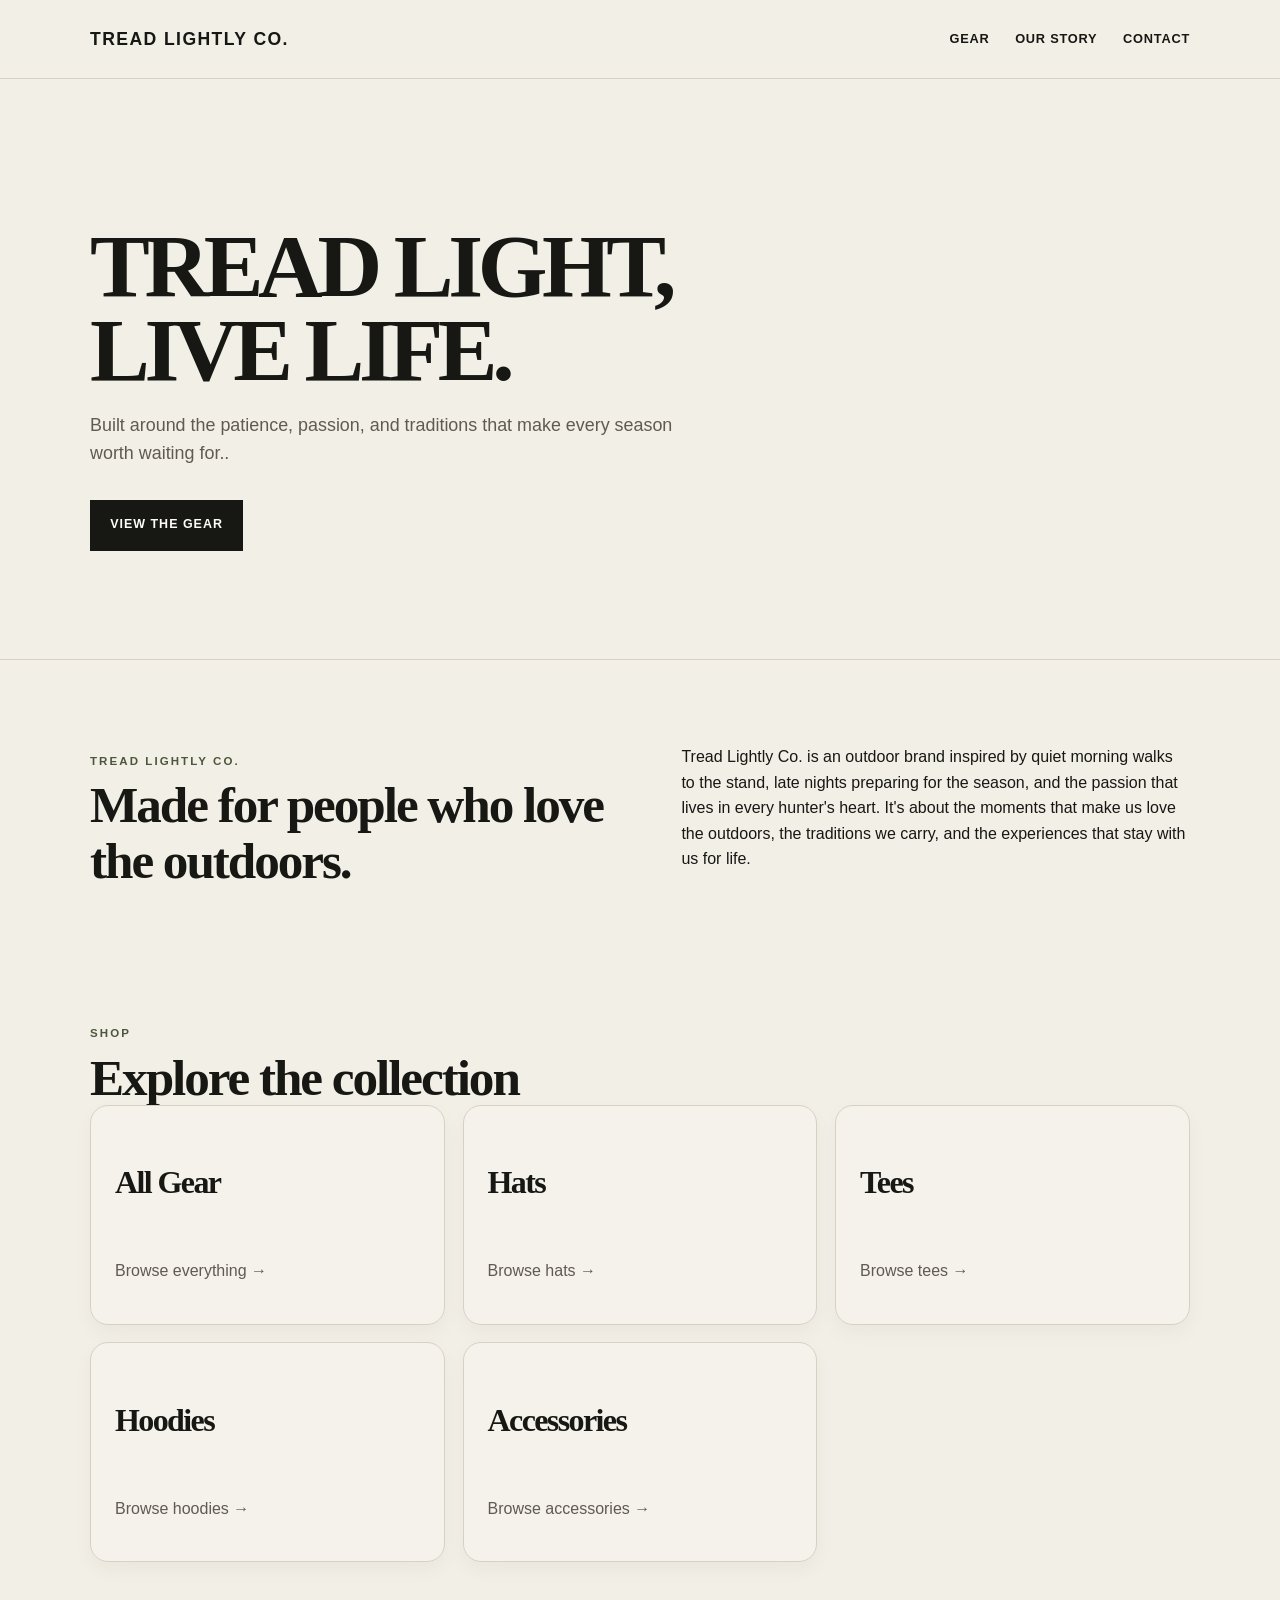
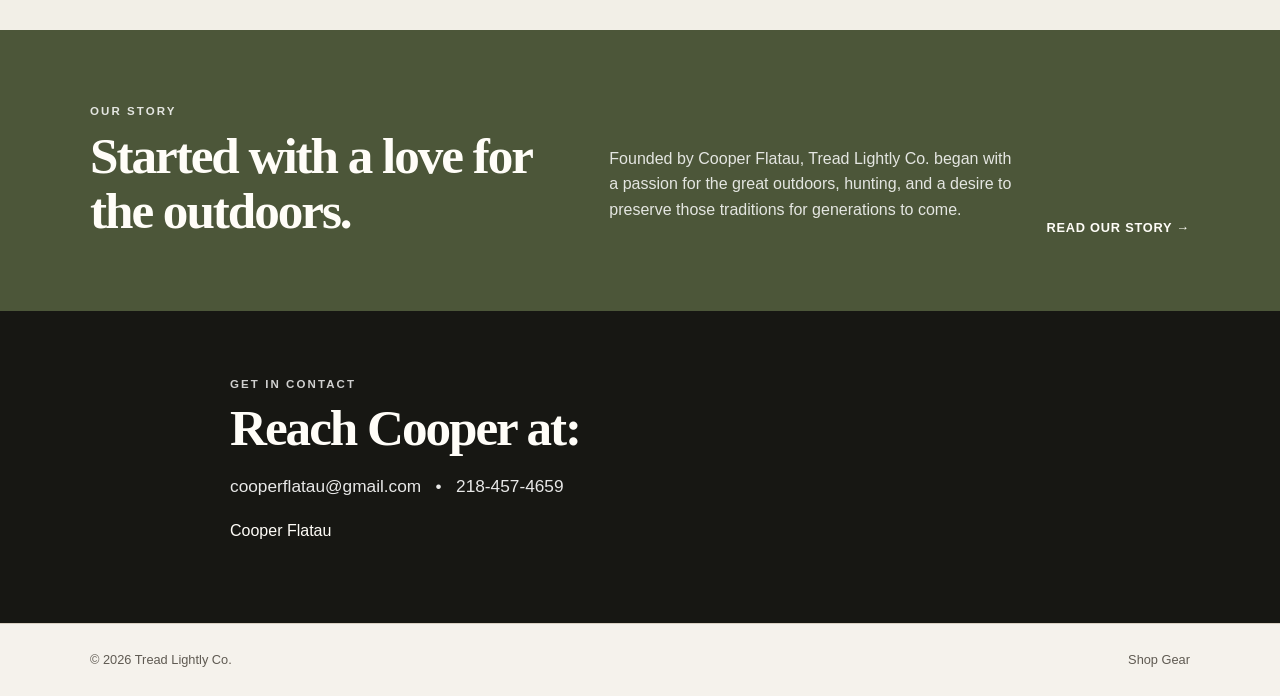
==== index.html @ 8f7929b3 "Update the homepage lead copy to the revised season-focused tagline." ====
<!doctype html>
<html lang="en">
  <head>
    <meta charset="UTF-8" />
    <meta name="viewport" content="width=device-width, initial-scale=1.0" />
    <meta name="description" content="Tread Lightly Co. outdoor apparel and accessories inspired by the outdoors, hunting, and conservation." />
    <title>Tread Lightly Co.</title>
    <link rel="stylesheet" href="style.css" />
  </head>
  <body>
    <header class="site-header">
      <div class="container nav-wrap">
        <a class="brand" href="index.html">TREAD LIGHTLY CO.</a>
        <button class="menu-button" aria-label="Open navigation menu" aria-expanded="false">MENU</button>
        <nav class="nav-links" aria-label="Main navigation">
          <a href="gear.html">Gear</a>
          <a href="story.html">Our Story</a>
          <a href="#contact">Contact</a>
        </nav>
      </div>
    </header>

    <main>
      <section class="hero">
        <div class="container hero-inner">
          <div>
            <h1>Tread light,<br />live life.</h1>
            <p class="lead">
              Built around the patience, passion, and traditions that make every season worth waiting for..
            </p>
            <div class="button-row">
              <a class="btn btn-dark" href="gear.html">View the Gear</a>
            </div>
          </div>
        </div>
      </section>

      <section class="intro section">
        <div class="container two-col">
          <div>
            <p class="eyebrow">Tread Lightly Co.</p>
            <h2>Made for people who love the outdoors.</h2>
          </div>
          <p>
            Tread Lightly Co. is an outdoor brand inspired by quiet morning walks to the stand, late nights preparing for the season, and the passion that lives in every hunter's heart. It's about the moments that make us love the outdoors, the traditions we carry, and the experiences that stay with us for life.
          </p>
        </div>
      </section>

      <section class="section categories-section">
        <div class="container">
          <div class="section-head">
            <div>
              <p class="eyebrow">Shop</p>
              <h2>Explore the collection</h2>
            </div>
          </div>

          <div class="card-grid category-grid">
            <a class="shop-card" href="all-gear.html">
              <h3>All Gear</h3>
              <p>Browse everything →</p>
            </a>
            <a class="shop-card" href="hats.html">
              <h3>Hats</h3>
              <p>Browse hats →</p>
            </a>
            <a class="shop-card" href="tees.html">
              <h3>Tees</h3>
              <p>Browse tees →</p>
            </a>
            <a class="shop-card" href="hoodies.html">
              <h3>Hoodies</h3>
              <p>Browse hoodies →</p>
            </a>
            <a class="shop-card" href="accessories.html">
              <h3>Accessories</h3>
              <p>Browse accessories →</p>
            </a>
          </div>
        </div>
      </section>

      <section class="story-teaser">
        <div class="container story-teaser-inner">
          <div>
            <p class="eyebrow">Our Story</p>
            <h2>Started with a love for the outdoors.</h2>
          </div>
          <p>
            Founded by Cooper Flatau, Tread Lightly Co. began with a passion for the great outdoors, hunting, and a desire to preserve
            those traditions for generations to come.
          </p>
          <a class="text-link" href="story.html">Read our story →</a>
        </div>
      </section>

      <section id="contact" class="contact-section">
        <div class="container contact-inner">
          <p class="eyebrow light">Get in contact</p>
          <h2>Reach Cooper at:</h2>
          <p class="contact-line">cooperflatau@gmail.com &nbsp; • &nbsp; 218-457-4659</p>
          <p>Cooper Flatau</p>
        </div>
      </section>
    </main>

    <footer class="site-footer">
      <div class="container footer-inner">
        <span>© <span id="year"></span> Tread Lightly Co.</span>
        <a href="gear.html">Shop Gear</a>
      </div>
    </footer>

    <script src="script.js"></script>
  </body>
</html>
---- style.css ----
* {
  box-sizing: border-box;
}

:root {
  --paper: #f2efe7;
  --ink: #171713;
  --olive: #4c5639;
  --sage: #8fa082;
  --tan: #c8b18b;
  --rust: #8d5139;
  --line: #d8d0c3;
  --muted: #5f5a52;
  --white: #fffdf8;
}

html {
  scroll-behavior: smooth;
}

body {
  margin: 0;
  background: var(--paper);
  color: var(--ink);
  font-family: Arial, Helvetica, sans-serif;
  line-height: 1.6;
}

a {
  color: inherit;
  text-decoration: none;
}

img {
  max-width: 100%;
  display: block;
}

button {
  font: inherit;
}

.container {
  width: min(1100px, 92%);
  margin: 0 auto;
}

.site-header {
  position: sticky;
  top: 0;
  z-index: 20;
  background: rgba(242, 239, 231, 0.97);
  backdrop-filter: blur(6px);
  border-bottom: 1px solid var(--line);
}

.nav-wrap {
  min-height: 78px;
  display: flex;
  align-items: center;
  justify-content: space-between;
  gap: 1.5rem;
}

.brand {
  font-size: 1.1rem;
  font-weight: 900;
  letter-spacing: 0.08em;
}

.nav-links {
  display: flex;
  align-items: center;
  gap: 1.6rem;
  font-size: 0.8rem;
  font-weight: 700;
  letter-spacing: 0.06em;
  text-transform: uppercase;
}

.nav-links a:hover,
.nav-links a:focus-visible {
  color: var(--rust);
}

.menu-button {
  display: none;
  background: transparent;
  border: 1px solid var(--line);
  padding: 0.6rem 0.9rem;
  font-weight: 800;
  letter-spacing: 0.08em;
  cursor: pointer;
}

.hero,
.page-hero {
  padding: 6rem 0 4rem;
  border-bottom: 1px solid var(--line);
}

.hero-inner {
  min-height: 420px;
  display: flex;
  align-items: center;
}

.hero h1,
.page-hero h1 {
  margin: 0.3rem 0 1rem;
  font-family: Georgia, "Times New Roman", serif;
  font-size: clamp(3.3rem, 7vw, 7rem);
  line-height: 0.94;
  letter-spacing: -0.06em;
  text-transform: uppercase;
}

.page-hero h1 {
  font-size: clamp(2.8rem, 6vw, 5.5rem);
}

.eyebrow {
  margin: 0;
  color: var(--olive);
  font-size: 0.72rem;
  font-weight: 800;
  letter-spacing: 0.18em;
  text-transform: uppercase;
}

.eyebrow.light {
  color: rgba(255, 255, 255, 0.8);
}

.lead,
.page-copy,
.story-copy p,
.product-copy p,
.story-teaser p,
.contact-line,
.footer-inner,
.shop-card p {
  color: var(--muted);
}

.lead {
  max-width: 620px;
  font-size: 1.12rem;
}

.button-row {
  display: flex;
  flex-wrap: wrap;
  gap: 1rem;
  margin-top: 2rem;
}

.btn {
  display: inline-flex;
  align-items: center;
  justify-content: center;
  border: 1px solid var(--ink);
  padding: 0.9rem 1.2rem;
  font-weight: 800;
  letter-spacing: 0.08em;
  text-transform: uppercase;
  font-size: 0.78rem;
  transition: transform 0.15s ease, border-color 0.15s ease;
}

.btn:hover,
.btn:focus-visible {
  transform: translateY(-1px);
}

.btn-dark {
  background: var(--ink);
  color: var(--white);
}

.btn-light {
  background: transparent;
  color: var(--ink);
}

.section {
  padding: 4.25rem 0;
}

.two-col {
  display: grid;
  grid-template-columns: 1.1fr 1fr;
  gap: 2rem;
  align-items: end;
}

h2 {
  margin: 0.45rem 0 0;
  font-family: Georgia, "Times New Roman", serif;
  font-size: clamp(2rem, 4vw, 3.2rem);
  line-height: 1.08;
  letter-spacing: -0.04em;
}

h3 {
  margin: 0 0 0.5rem;
  font-size: 1.35rem;
  line-height: 1.1;
}

.card-grid {
  display: grid;
  grid-template-columns: repeat(3, minmax(0, 1fr));
  gap: 1.1rem;
}

.shop-card,
.product-card {
  display: flex;
  flex-direction: column;
  justify-content: space-between;
  min-height: 220px;
  padding: 1.5rem;
  background: rgba(255, 255, 255, 0.2);
  border: 1px solid var(--line);
  border-radius: 18px;
  transition: border-color 0.15s ease, transform 0.15s ease, box-shadow 0.15s ease;
  box-shadow: 0 8px 20px rgba(23, 23, 19, 0.04);
}

.shop-card:hover,
.shop-card:focus-visible,
.product-card:hover,
.product-card:focus-visible {
  border-color: var(--ink);
  transform: translateY(-2px);
  box-shadow: 0 12px 26px rgba(23, 23, 19, 0.08);
}

.card-number {
  color: var(--muted);
  font-size: 0.72rem;
  font-weight: 800;
  letter-spacing: 0.12em;
  text-transform: uppercase;
}

.shop-card h3 {
  margin-top: 2.2rem;
  font-family: Georgia, "Times New Roman", serif;
  font-size: clamp(1.9rem, 2.5vw, 2.4rem);
  letter-spacing: -0.05em;
}

.story-teaser {
  background: var(--olive);
  color: var(--white);
  padding: 4.5rem 0;
}

.story-teaser-inner {
  display: grid;
  grid-template-columns: 1.2fr 1fr auto;
  align-items: end;
  gap: 1.6rem;
}

.story-teaser p,
.story-teaser .eyebrow {
  color: rgba(255, 255, 255, 0.85);
}

.text-link {
  font-weight: 800;
  letter-spacing: 0.06em;
  text-transform: uppercase;
  font-size: 0.8rem;
}

.contact-section {
  background: var(--ink);
  color: var(--white);
  padding: 4rem 0;
}

.contact-inner {
  max-width: 820px;
}

.contact-line {
  color: rgba(255, 255, 255, 0.9);
  font-size: 1.08rem;
}

.site-footer {
  border-top: 1px solid var(--line);
  background: rgba(255, 255, 255, 0.2);
}

.footer-inner {
  display: flex;
  justify-content: space-between;
  gap: 1rem;
  min-height: 72px;
  align-items: center;
  color: var(--muted);
  font-size: 0.8rem;
}

.product-grid {
  grid-template-columns: repeat(3, minmax(0, 1fr));
}

.product-card {
  min-height: 380px;
}

.placeholder,
.product-placeholder {
  min-height: 220px;
  display: grid;
  place-items: center;
  border: 1px dashed #90897c;
  background: rgba(255, 255, 255, 0.15);
  color: #746f67;
  font-size: 0.7rem;
  letter-spacing: 0.12em;
  text-transform: uppercase;
  margin-bottom: 1rem;
  text-align: center;
  padding: 1rem;
  border-radius: 14px;
}

.product-placeholder {
  min-height: 480px;
}

.price {
  margin: 0.6rem 0 0.5rem;
  font-size: 1rem;
  font-weight: 800;
}

.product-detail {
  display: grid;
  grid-template-columns: 1.1fr 1fr;
  gap: 2rem;
  align-items: center;
  padding: 4rem 0 3rem;
}

.product-copy {
  max-width: 600px;
}

.story-section {
  padding-top: 3rem;
}

.story-copy {
  max-width: 800px;
  font-size: 1.08rem;
}

.story-copy p {
  margin: 0 0 1.2rem;
}

@media (max-width: 840px) {
  .card-grid,
  .product-grid,
  .two-col,
  .story-teaser-inner,
  .product-detail {
    grid-template-columns: 1fr 1fr;
  }

  .story-teaser-inner {
    grid-template-columns: 1fr;
  }

  .nav-links {
    display: none;
    position: absolute;
    top: 78px;
    left: 0;
    right: 0;
    background: rgba(242, 239, 231, 0.99);
    border-bottom: 1px solid var(--line);
    padding: 1.25rem 5%;
    flex-direction: column;
    align-items: flex-start;
  }

  .nav-links.open {
    display: flex;
  }

  .menu-button {
    display: block;
  }
}

@media (max-width: 600px) {
  .card-grid,
  .product-grid,
  .two-col,
  .product-detail {
    grid-template-columns: 1fr;
  }

  .hero,
  .page-hero {
    padding-top: 4.75rem;
  }

  .brand {
    font-size: 0.96rem;
  }

  .footer-inner {
    flex-direction: column;
    justify-content: center;
    padding: 1rem 0;
  }
}
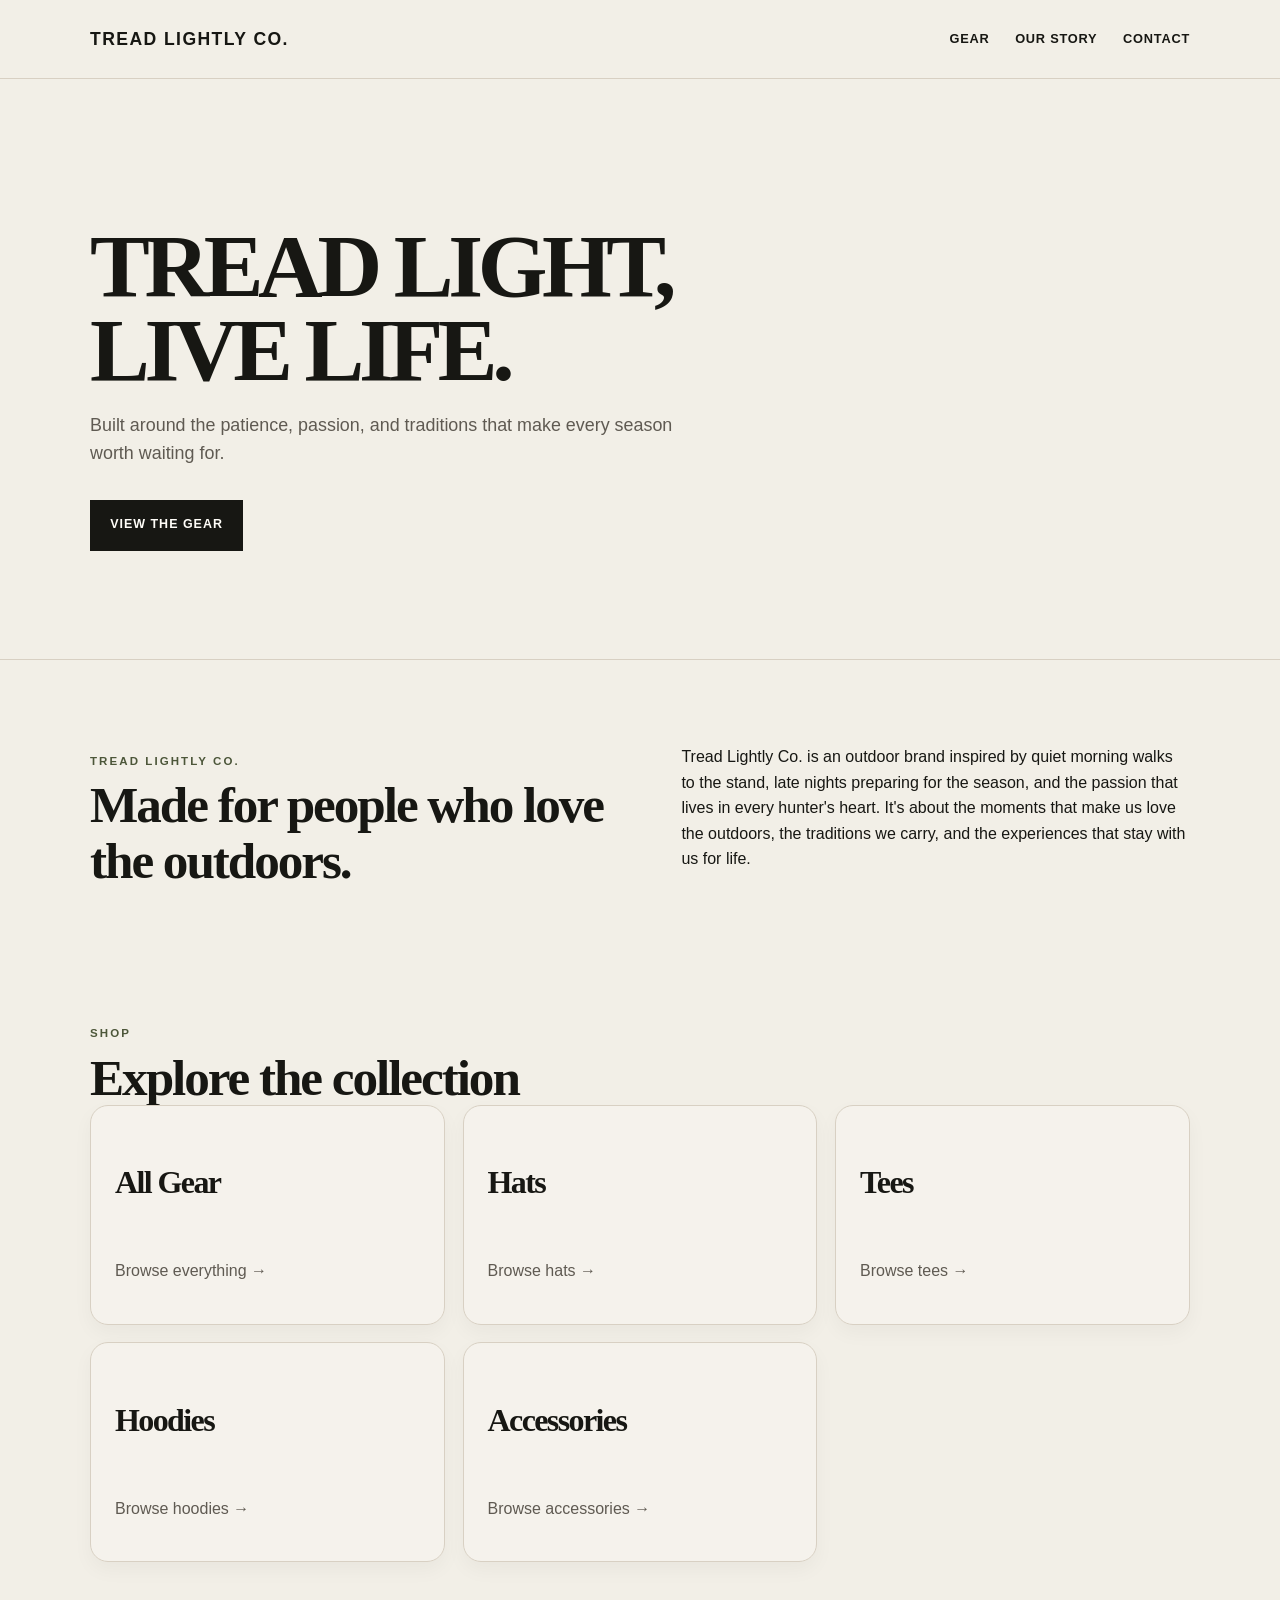
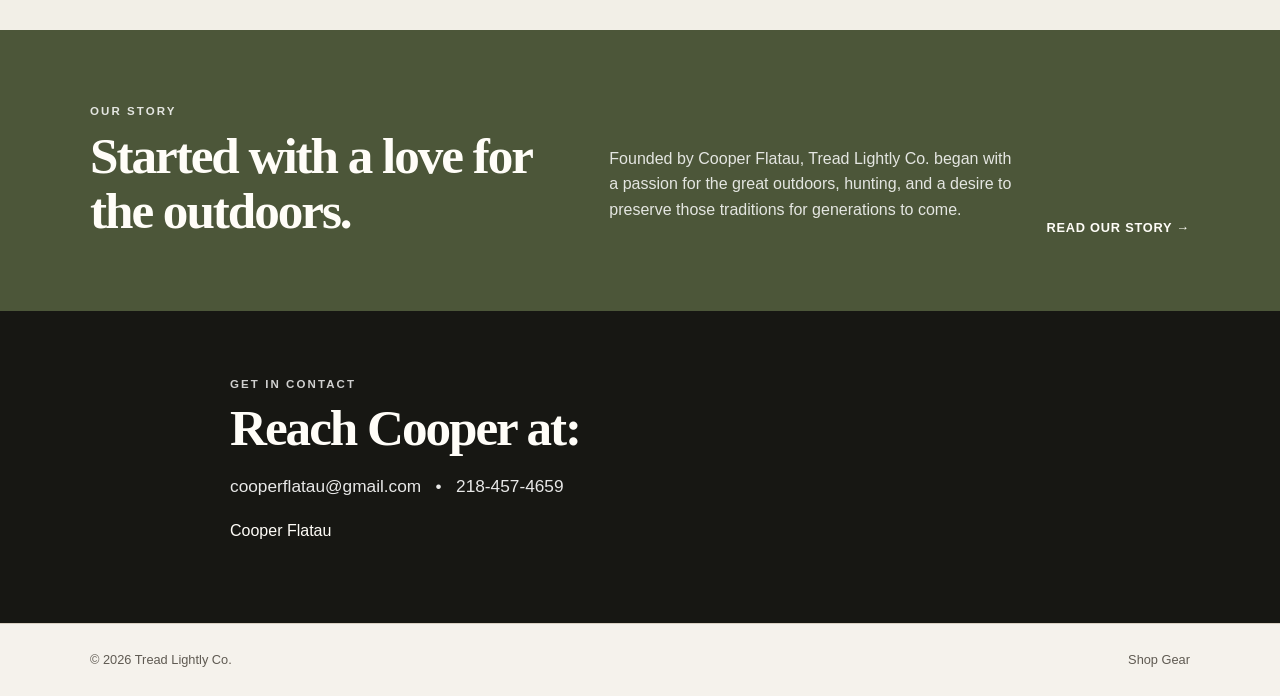
==== commit 899207a0: "Update the homepage lead sentence to the revised season tagline." ====
--- a/index.html
+++ b/index.html
@@ -26,7 +26,7 @@
           <div>
             <h1>Tread light,<br />live life.</h1>
             <p class="lead">
-              Built around the patience, passion, and traditions that make every season worth waiting for..
+              Built around the patience, passion, and traditions that make every season worth waiting for.
             </p>
             <div class="button-row">
               <a class="btn btn-dark" href="gear.html">View the Gear</a>
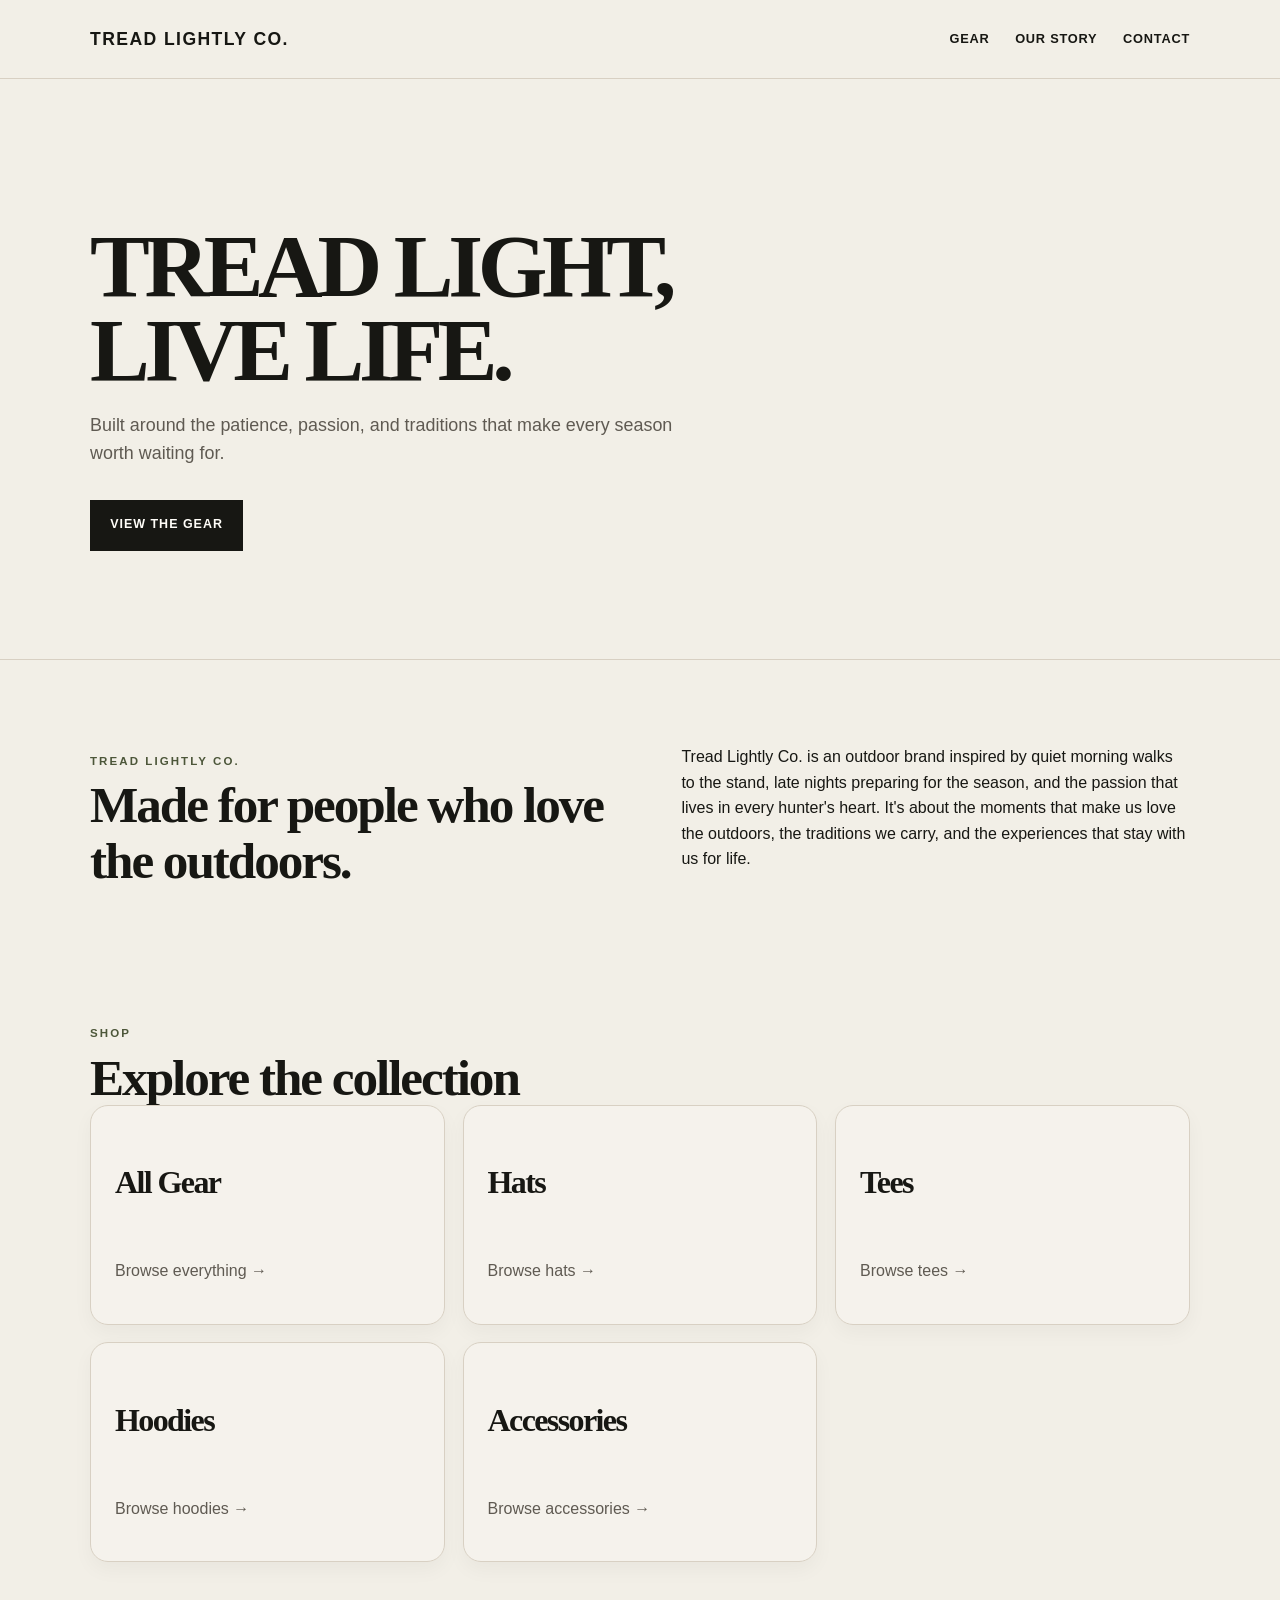
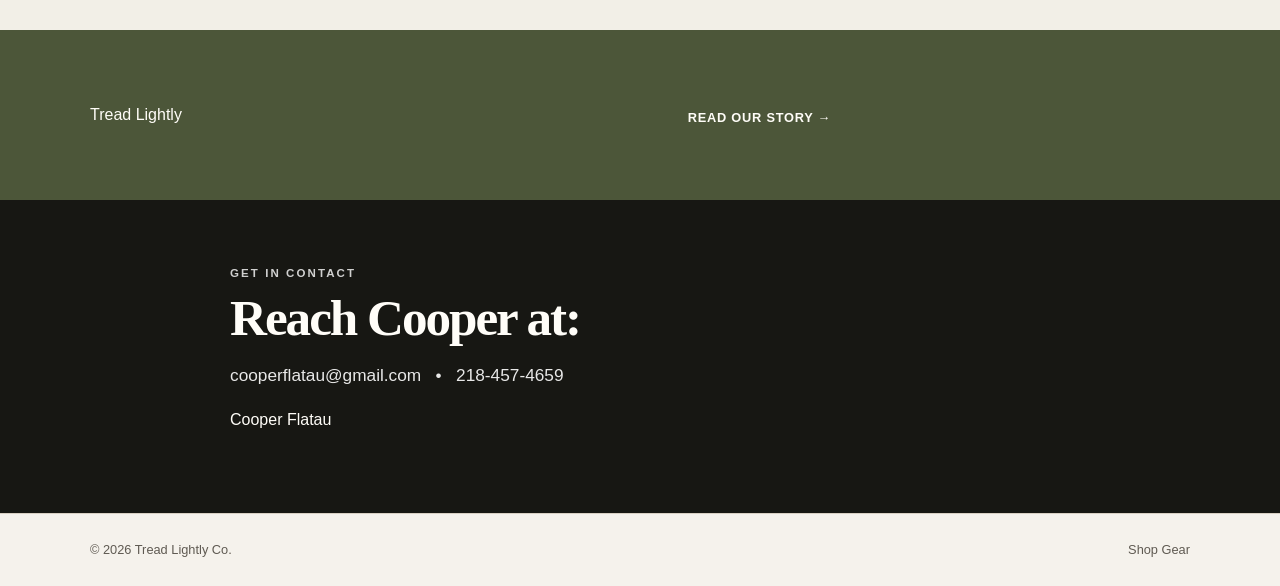
==== commit 5631e632: "Replace the homepage story teaser with a centered wood-style Tread Lightly wordmark and remove the o" ====
--- a/index.html
+++ b/index.html
@@ -83,14 +83,10 @@
 
       <section class="story-teaser">
         <div class="container story-teaser-inner">
-          <div>
-            <p class="eyebrow">Our Story</p>
-            <h2>Started with a love for the outdoors.</h2>
+          <div class="story-wordmark" aria-label="Tread Lightly">
+            <span>Tread</span>
+            <span>Lightly</span>
           </div>
-          <p>
-            Founded by Cooper Flatau, Tread Lightly Co. began with a passion for the great outdoors, hunting, and a desire to preserve
-            those traditions for generations to come.
-          </p>
           <a class="text-link" href="story.html">Read our story →</a>
         </div>
       </section>
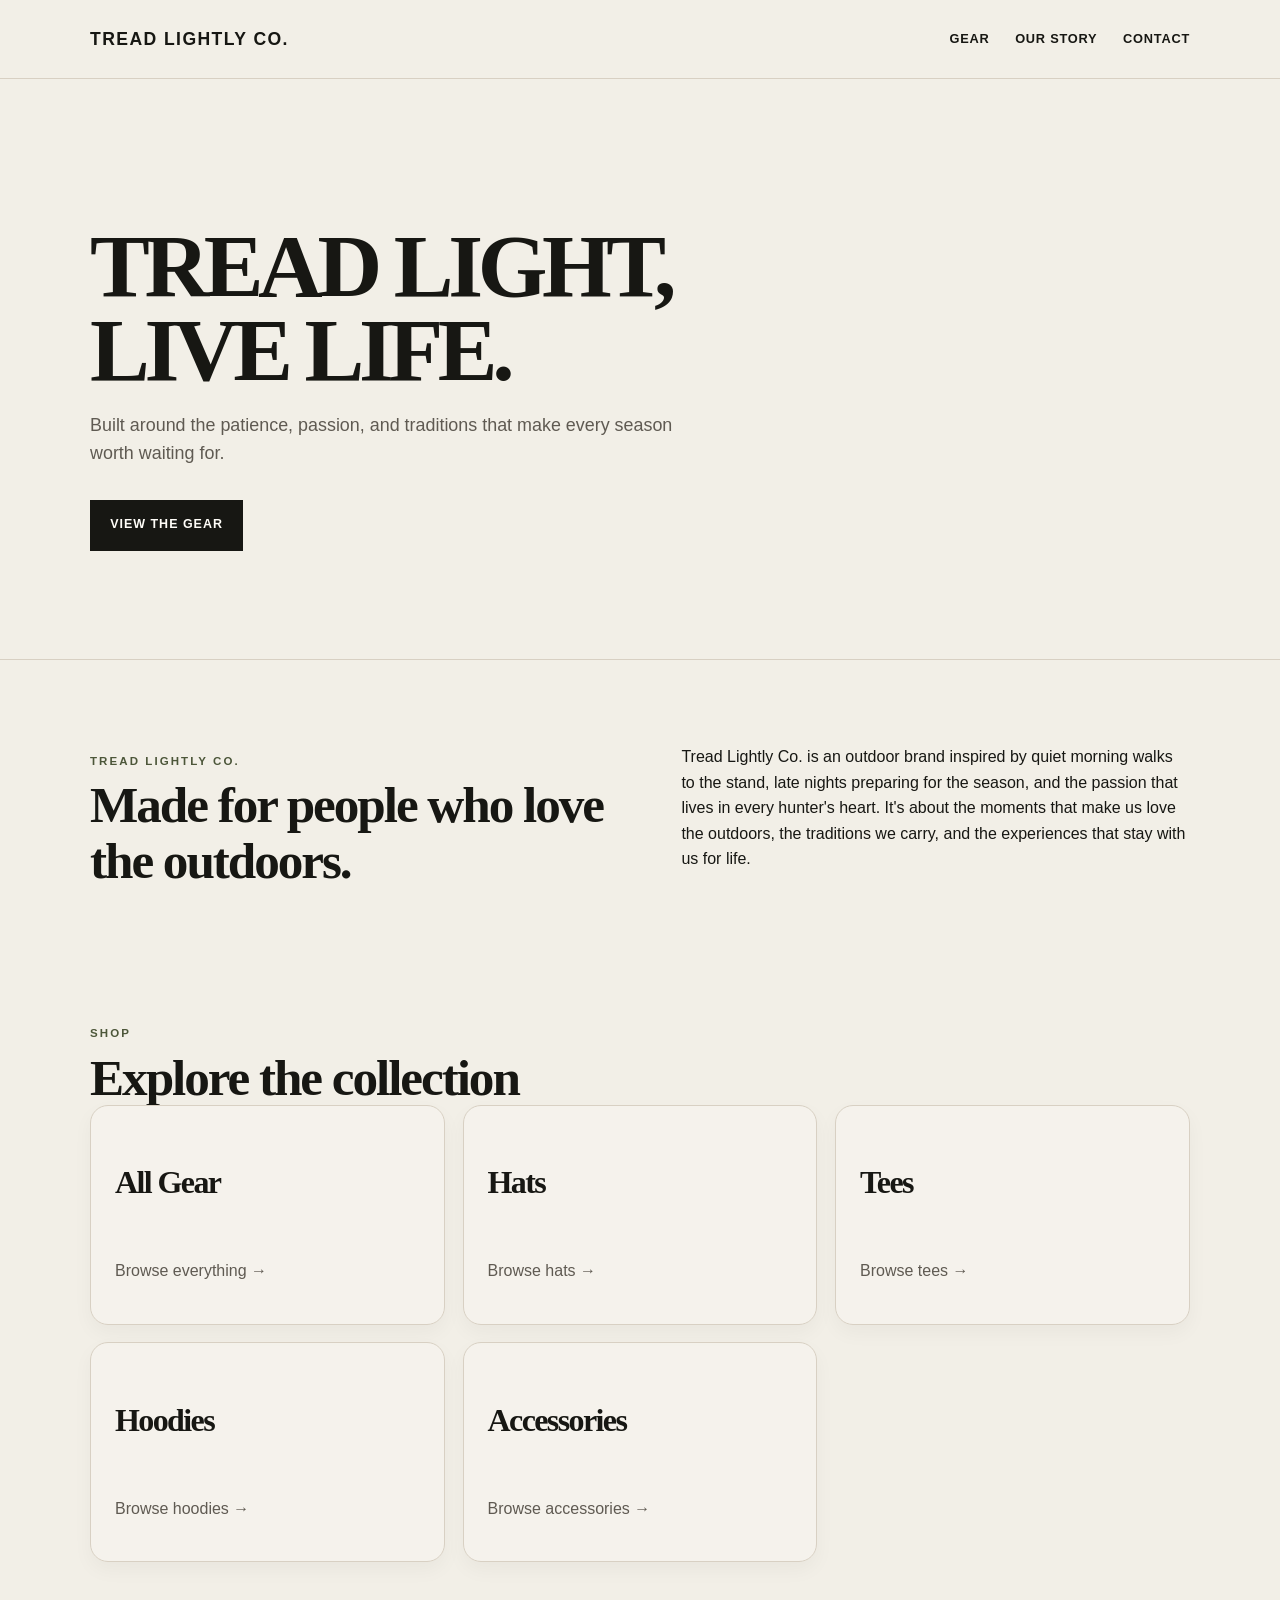
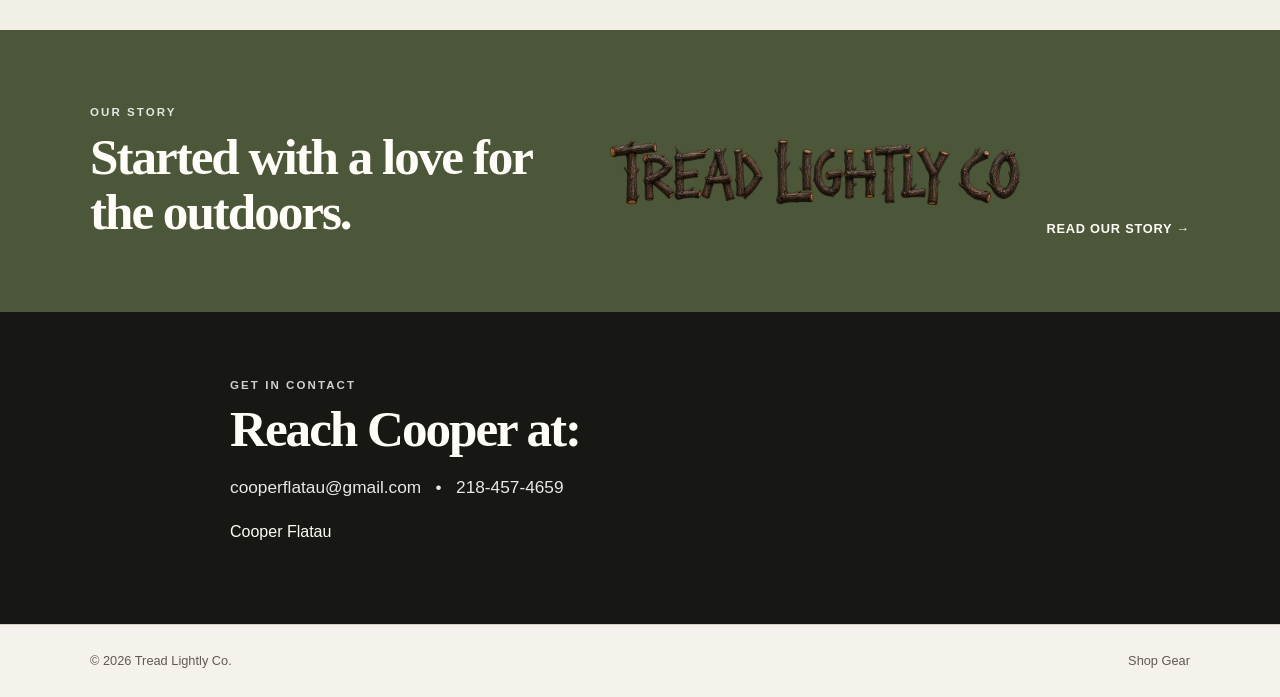
==== commit 7de1d254: "Place the wood log logo small and inline in the homepage story teaser next to the Read our story lin" ====
--- a/index.html
+++ b/index.html
@@ -83,9 +83,12 @@
 
       <section class="story-teaser">
         <div class="container story-teaser-inner">
-          <div class="story-wordmark" aria-label="Tread Lightly">
-            <span>Tread</span>
-            <span>Lightly</span>
+          <div>
+            <p class="eyebrow">Our Story</p>
+            <h2>Started with a love for the outdoors.</h2>
+          </div>
+          <div class="story-inline-brand">
+            <img src="tread%20lightly%20CO%20log%20.png" alt="Tread Lightly" />
           </div>
           <a class="text-link" href="story.html">Read our story →</a>
         </div>
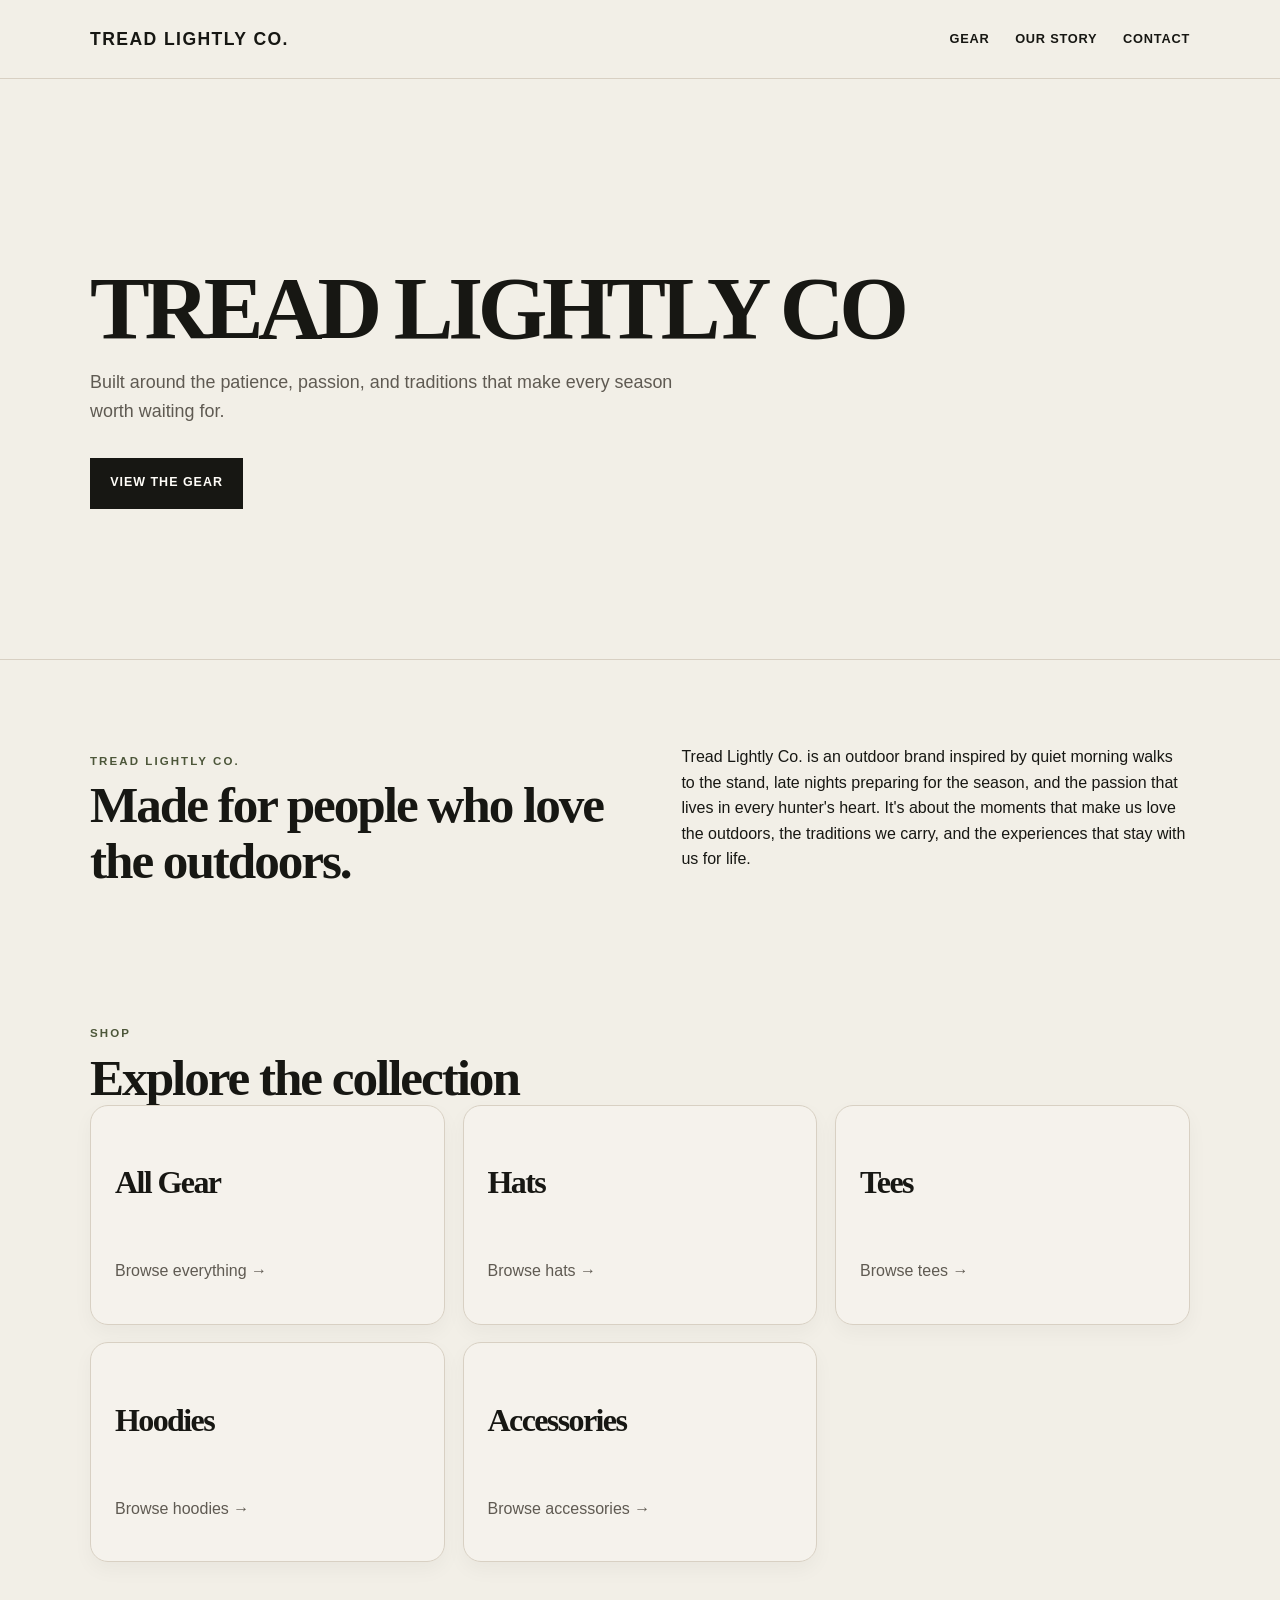
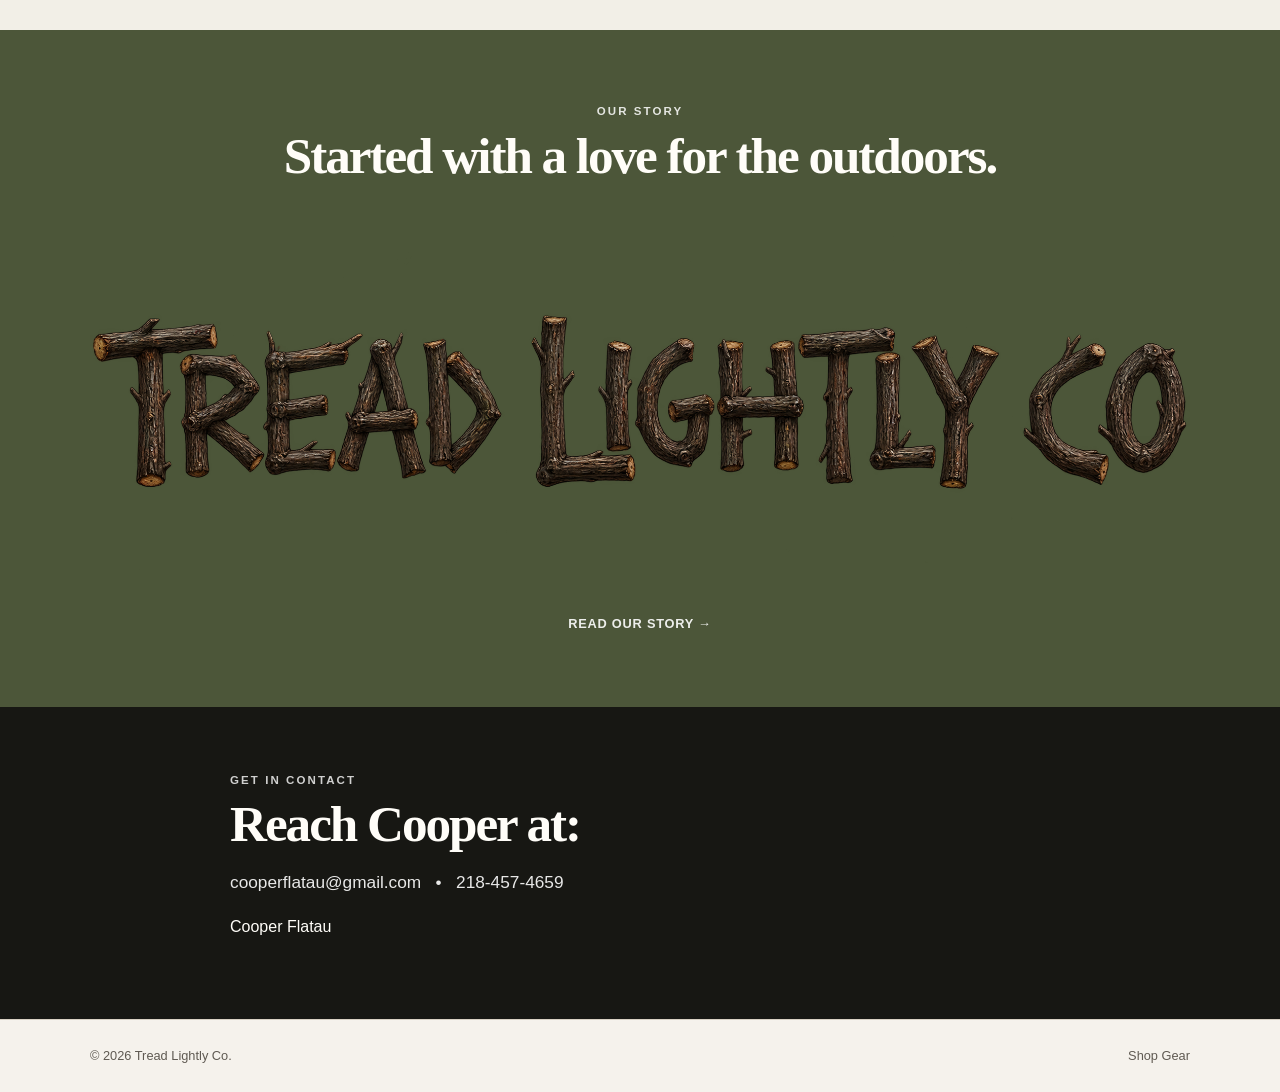
==== commit df67eb0a: "Update index.html" ====
--- a/index.html
+++ b/index.html
@@ -24,7 +24,7 @@
       <section class="hero">
         <div class="container hero-inner">
           <div>
-            <h1>Tread light,<br />live life.</h1>
+            <h1>Tread Lightly CO<br /></h1>
             <p class="lead">
               Built around the patience, passion, and traditions that make every season worth waiting for.
             </p>
--- a/style.css
+++ b/style.css
@@ -259,10 +259,25 @@
 }
 
 .story-teaser-inner {
-  display: grid;
-  grid-template-columns: 1.2fr 1fr auto;
-  align-items: end;
-  gap: 1.6rem;
+  display: flex;
+  flex-direction: column;
+  align-items: center;
+  justify-content: center;
+  gap: 2rem;
+  text-align: center;
+}
+
+.story-inline-brand-large {
+  width: 100%;
+  max-width: 600px;
+  display: flex;
+  align-items: center;
+  justify-content: center;
+}
+
+.story-inline-brand-large img {
+  width: 100%;
+  height: auto;
 }
 
 .story-teaser p,
@@ -275,6 +290,11 @@
   letter-spacing: 0.06em;
   text-transform: uppercase;
   font-size: 0.8rem;
+  color: rgba(255, 255, 255, 0.9);
+}
+
+.text-link:hover {
+  color: var(--white);
 }
 
 .contact-section {
@@ -424,4 +444,8 @@
     justify-content: center;
     padding: 1rem 0;
   }
-}
+
+  .story-inline-brand-large {
+    max-width: 400px;
+  }
+}
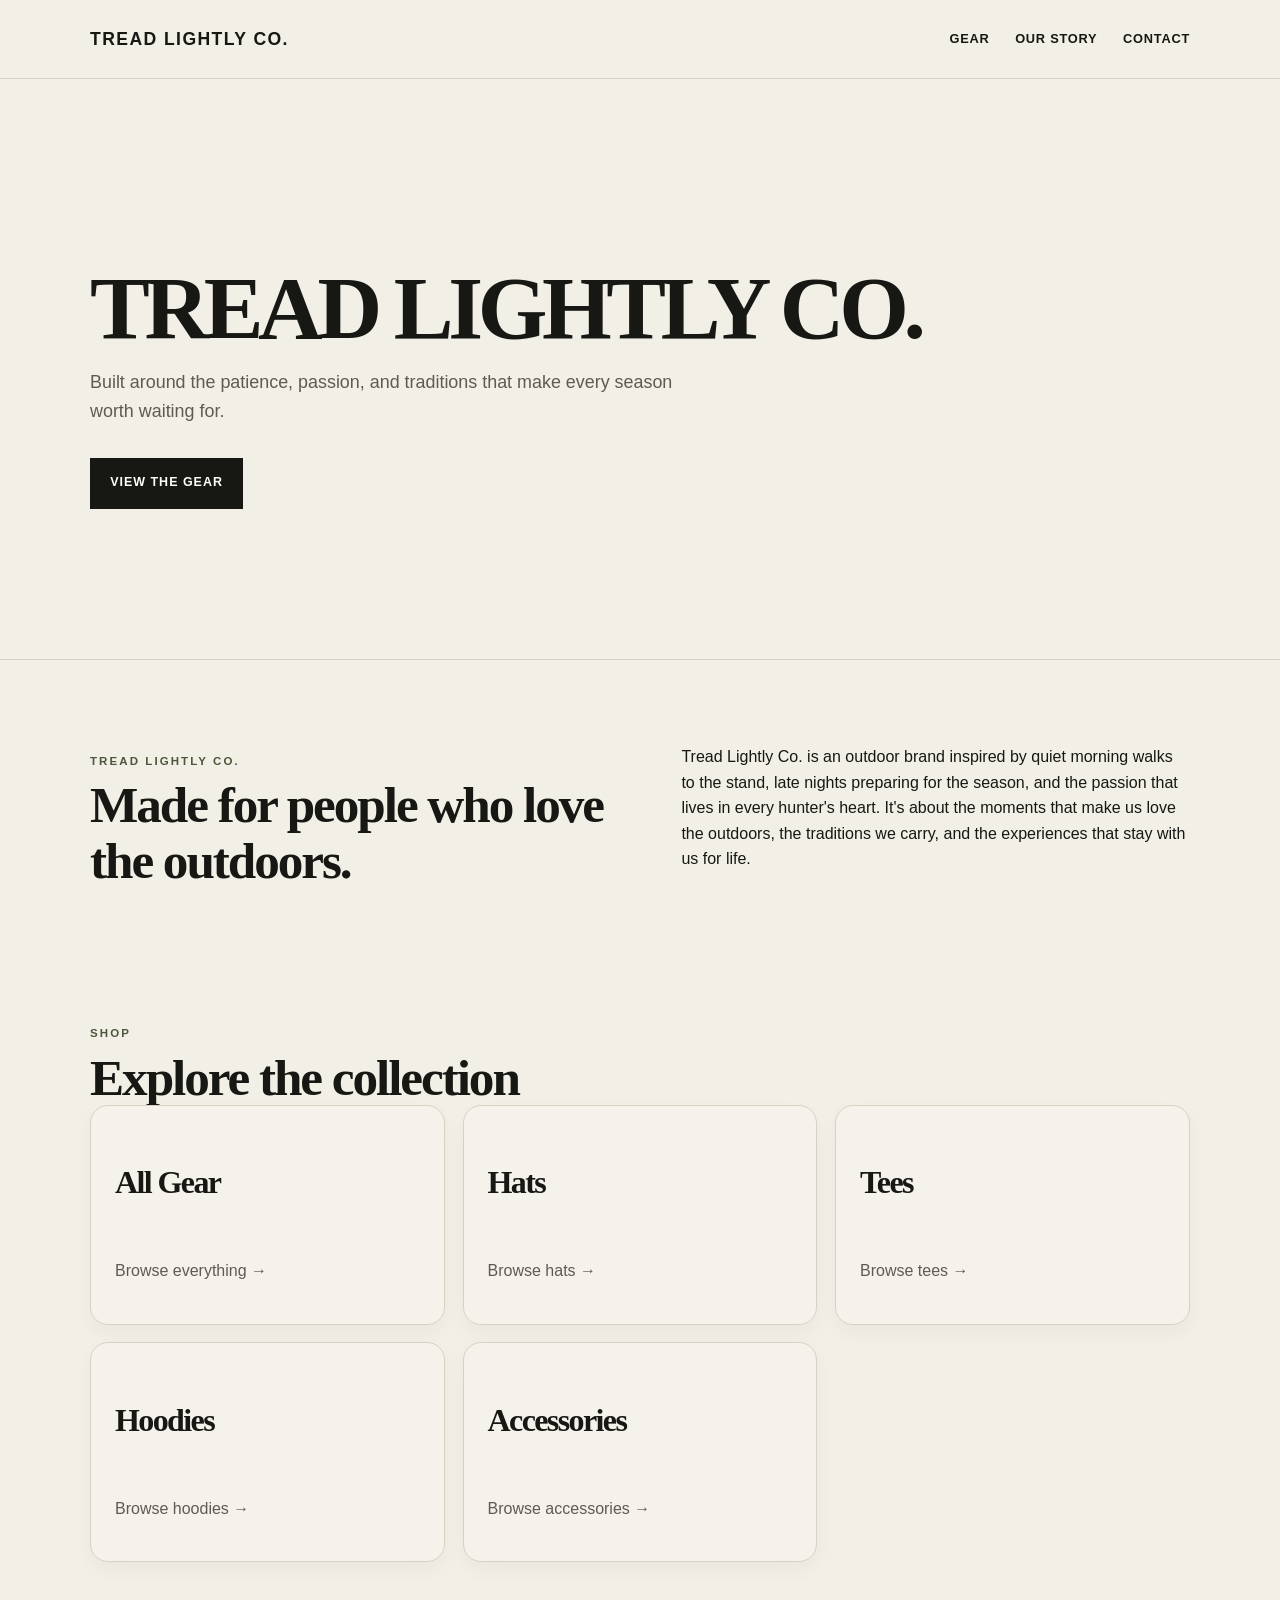
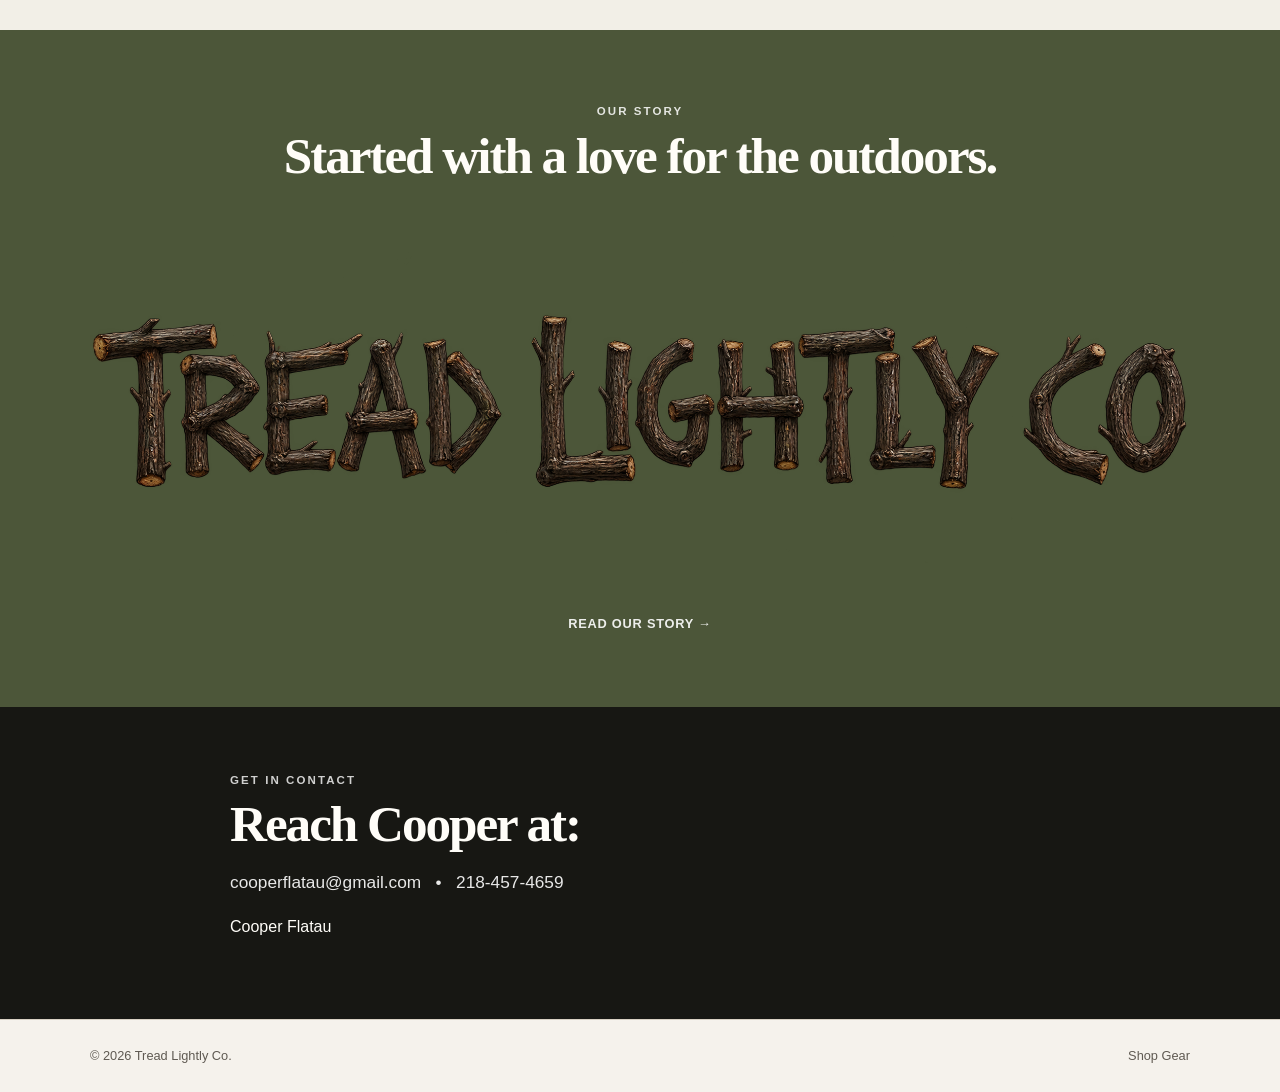
==== commit 13a4a6bc: "Update index.html" ====
--- a/index.html
+++ b/index.html
@@ -24,7 +24,7 @@
       <section class="hero">
         <div class="container hero-inner">
           <div>
-            <h1>Tread Lightly CO<br /></h1>
+            <h1>Tread Lightly CO.<br /></h1>
             <p class="lead">
               Built around the patience, passion, and traditions that make every season worth waiting for.
             </p>
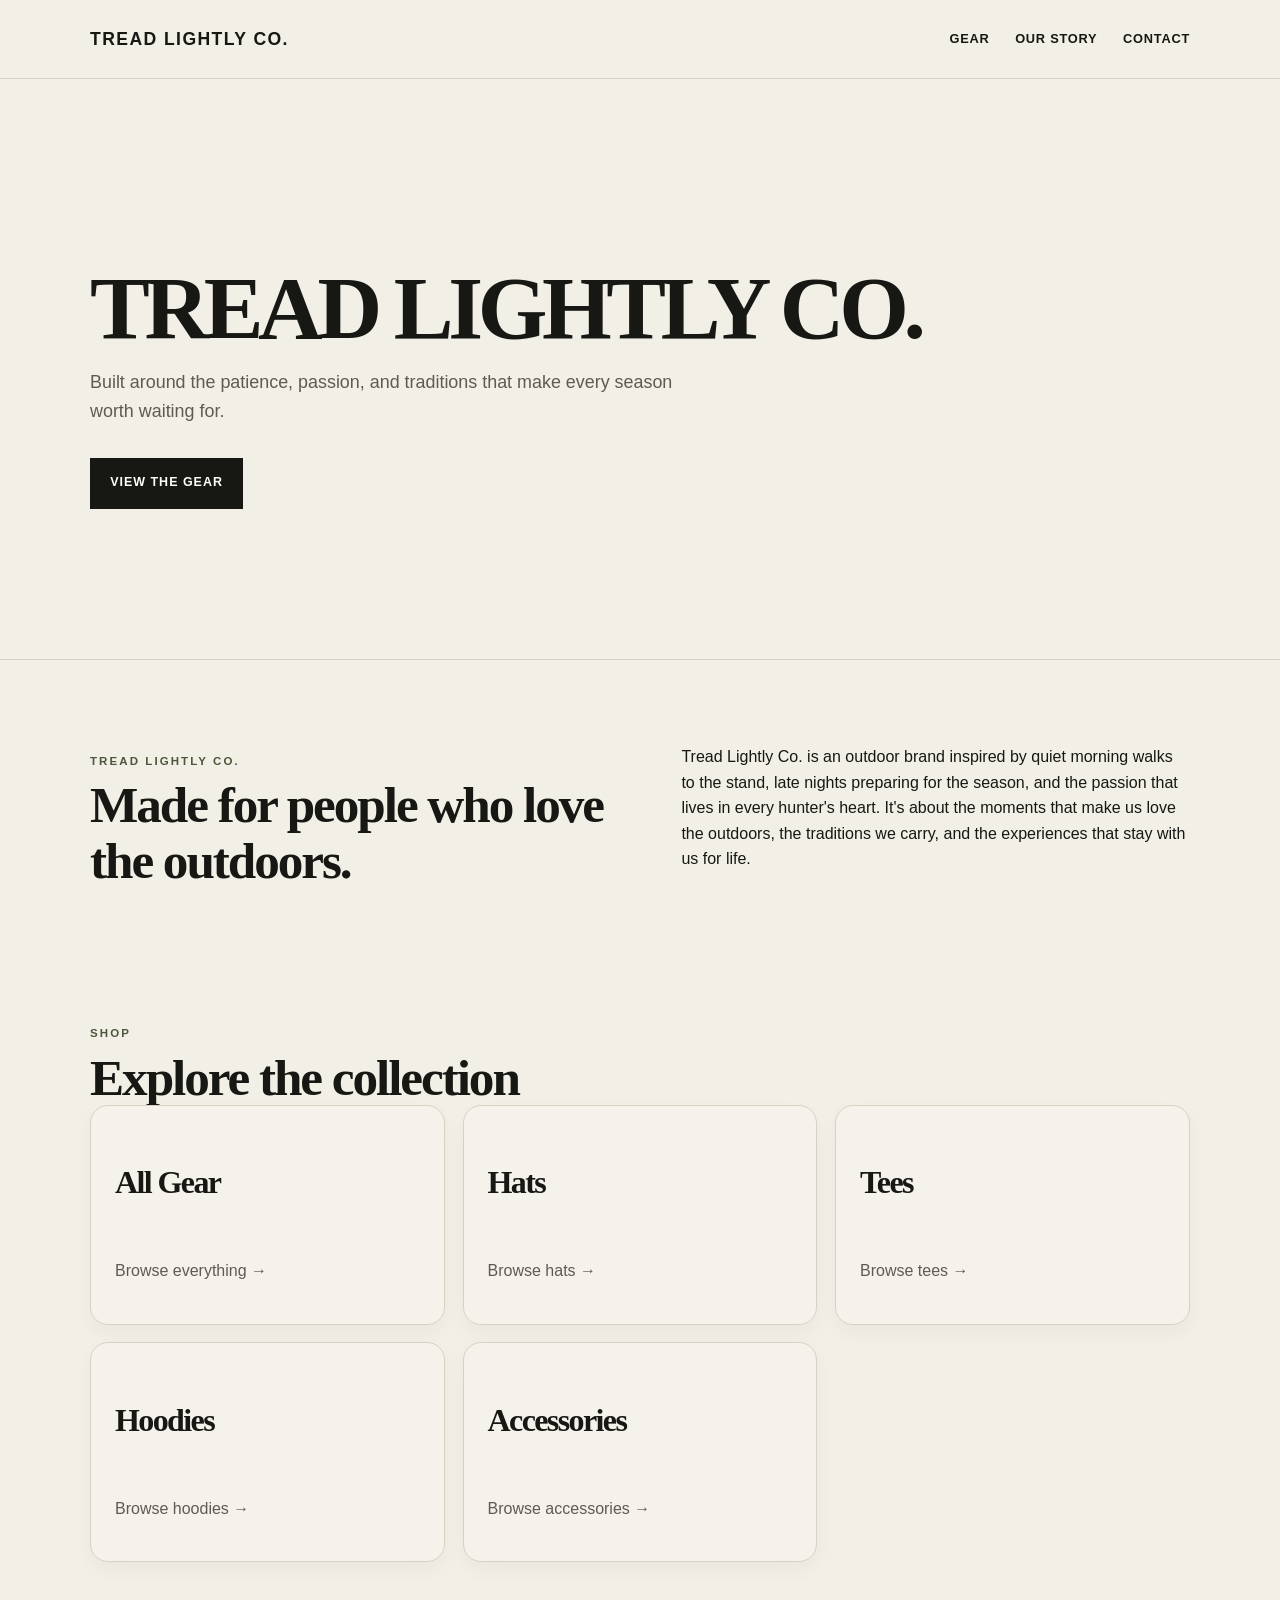
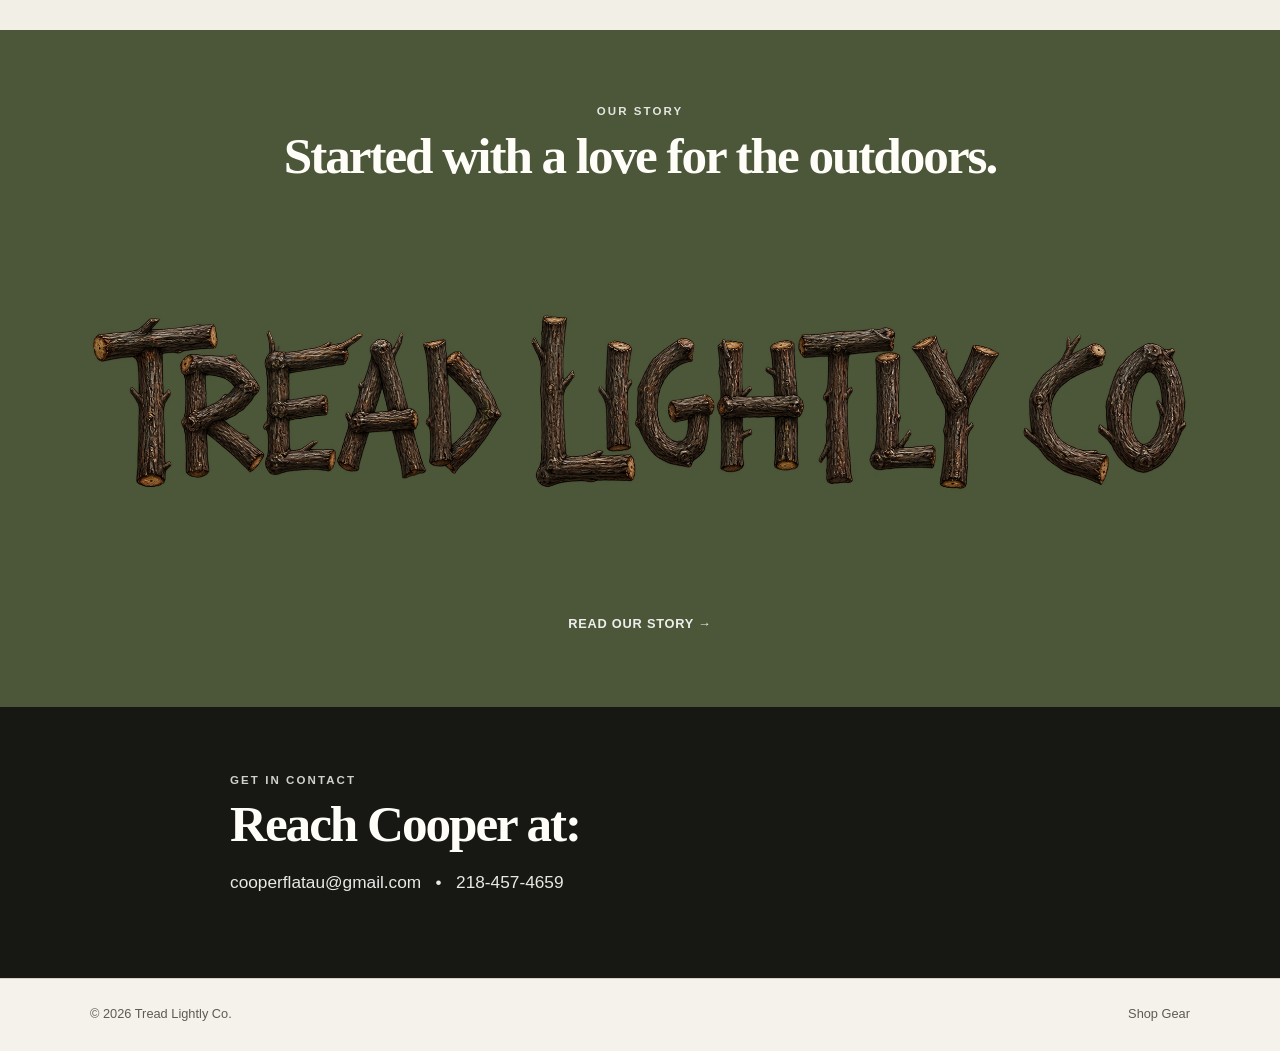
==== commit a250f340: "Update index.html" ====
--- a/index.html
+++ b/index.html
@@ -99,7 +99,7 @@
           <p class="eyebrow light">Get in contact</p>
           <h2>Reach Cooper at:</h2>
           <p class="contact-line">cooperflatau@gmail.com &nbsp; • &nbsp; 218-457-4659</p>
-          <p>Cooper Flatau</p>
+          <p></p>
         </div>
       </section>
     </main>
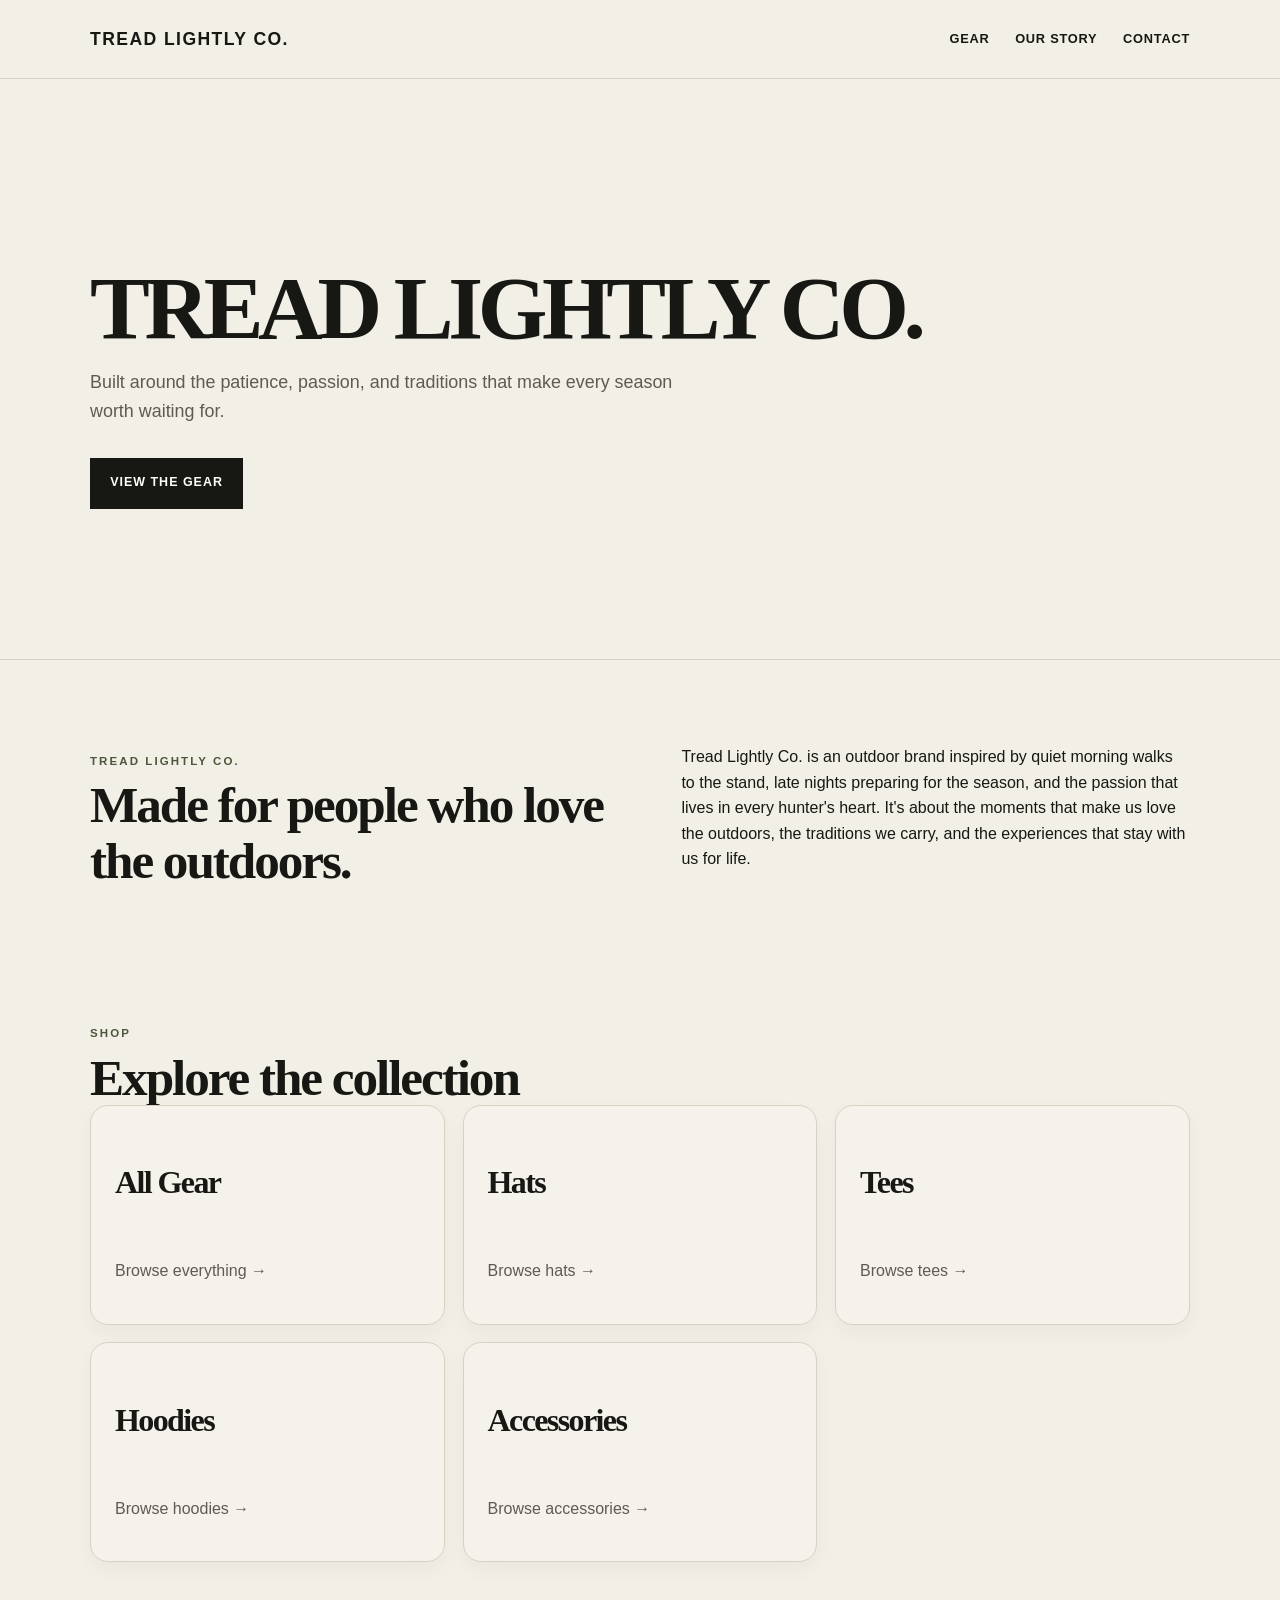
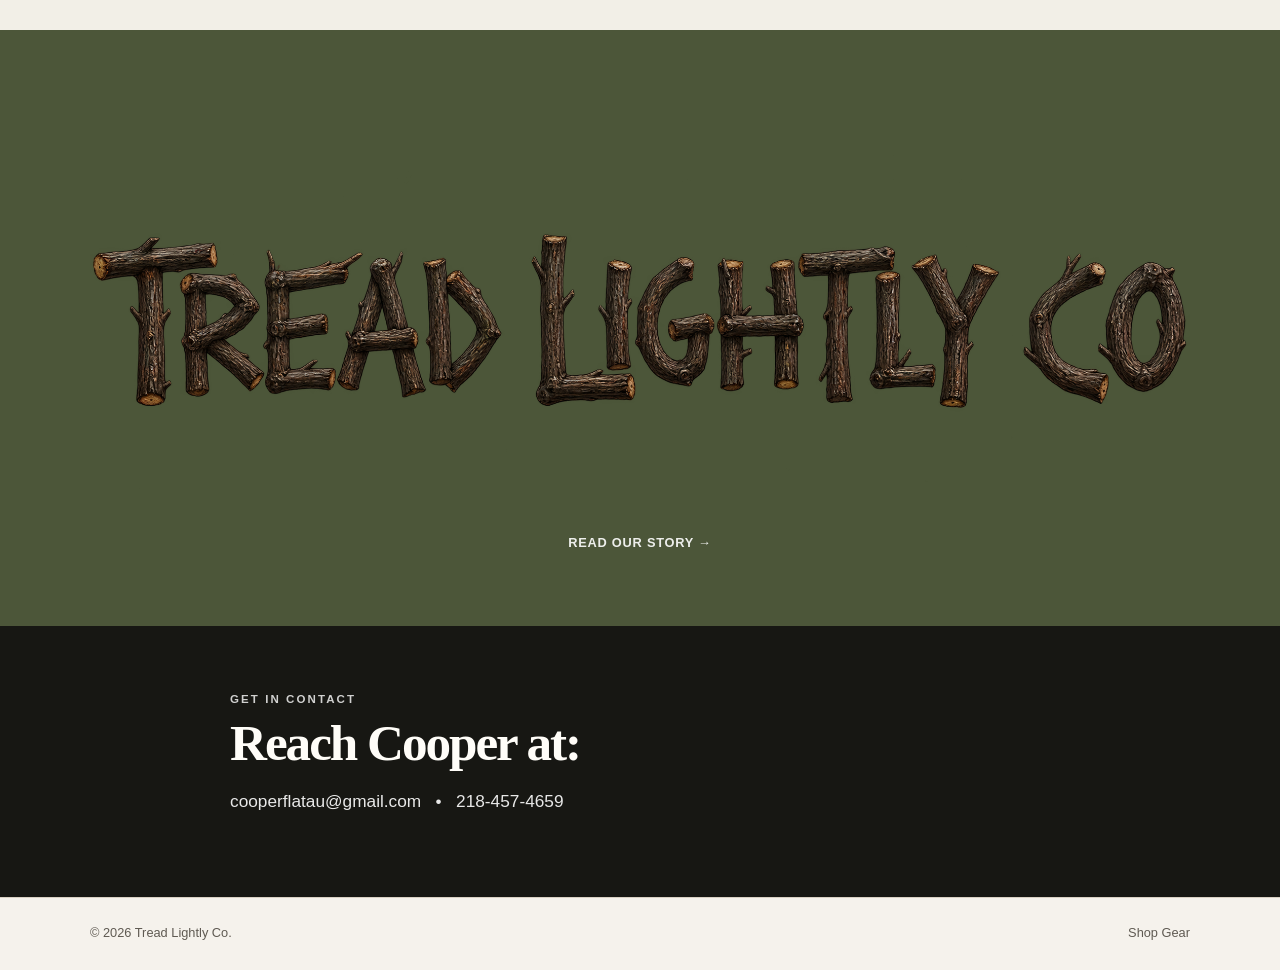
==== commit c42205c6: "Update index.html" ====
--- a/index.html
+++ b/index.html
@@ -84,8 +84,6 @@
       <section class="story-teaser">
         <div class="container story-teaser-inner">
           <div>
-            <p class="eyebrow">Our Story</p>
-            <h2>Started with a love for the outdoors.</h2>
           </div>
           <div class="story-inline-brand">
             <img src="tread%20lightly%20CO%20log%20.png" alt="Tread Lightly" />
